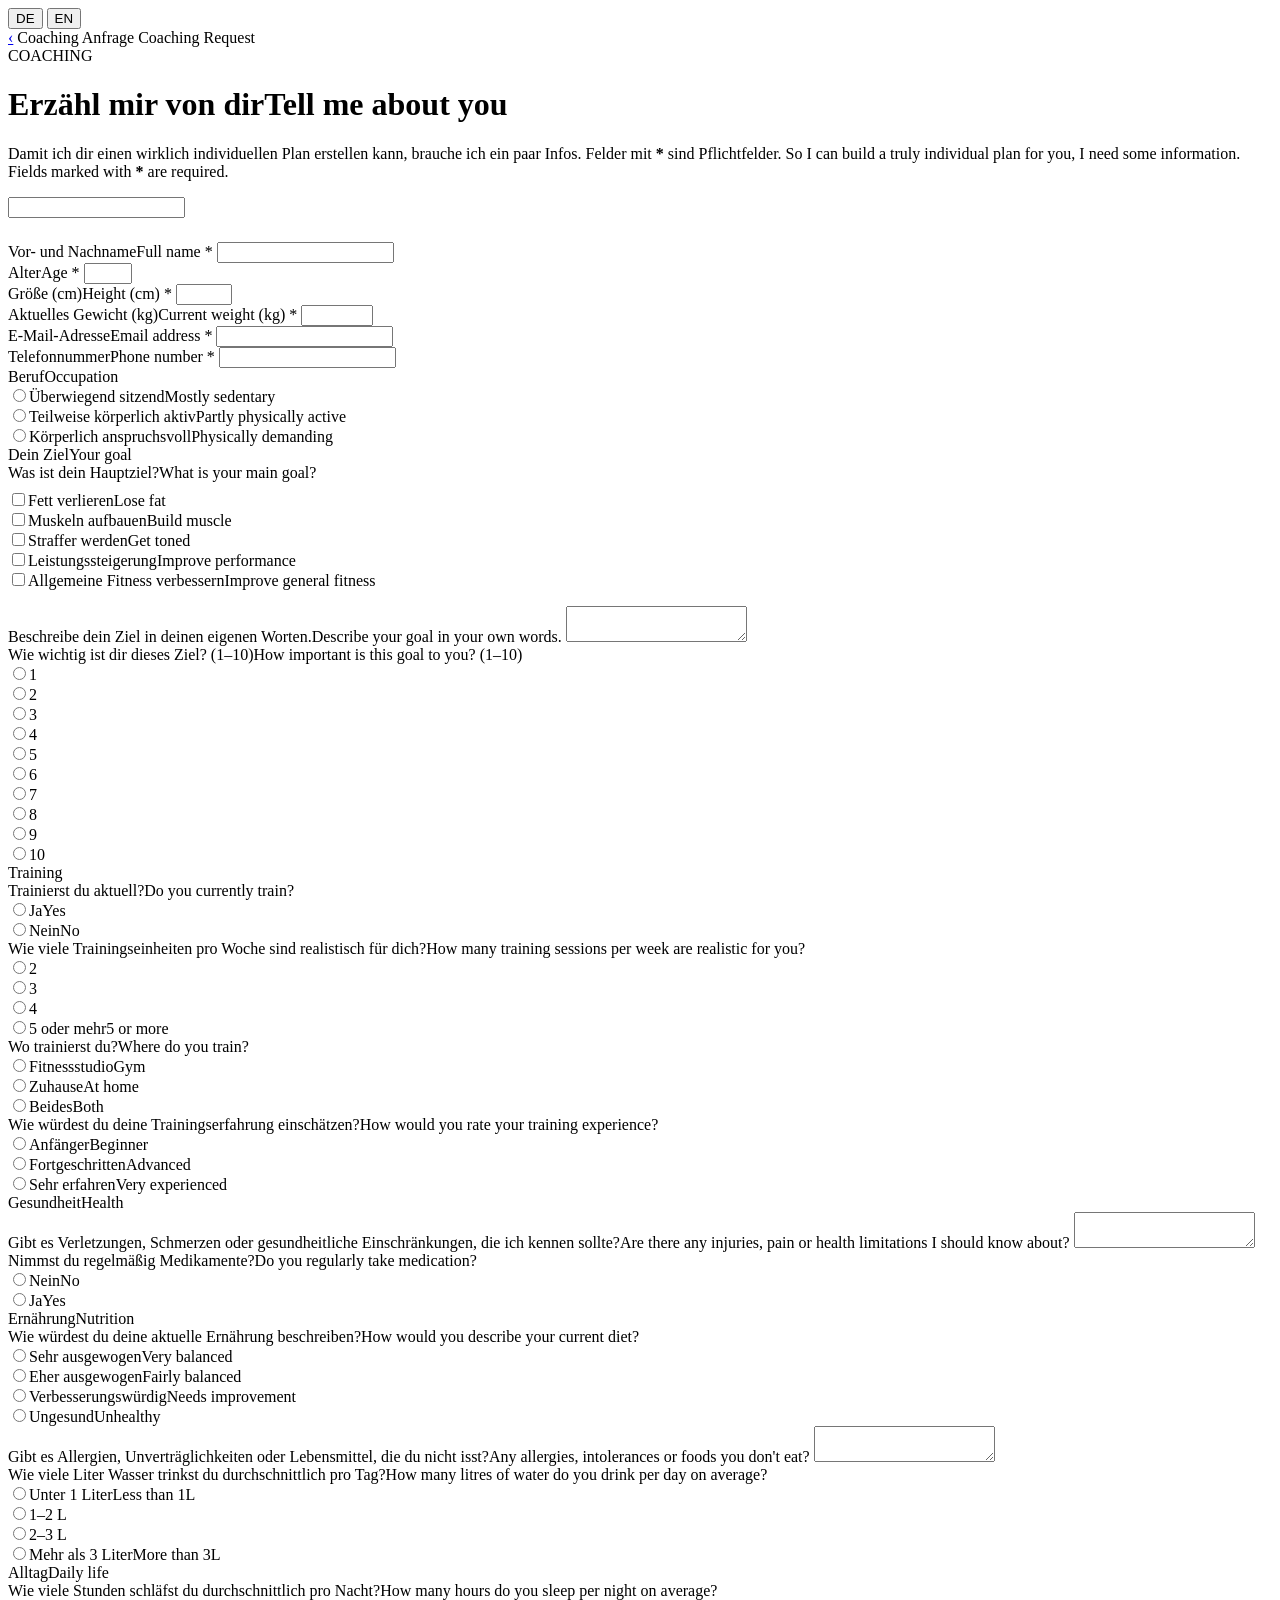
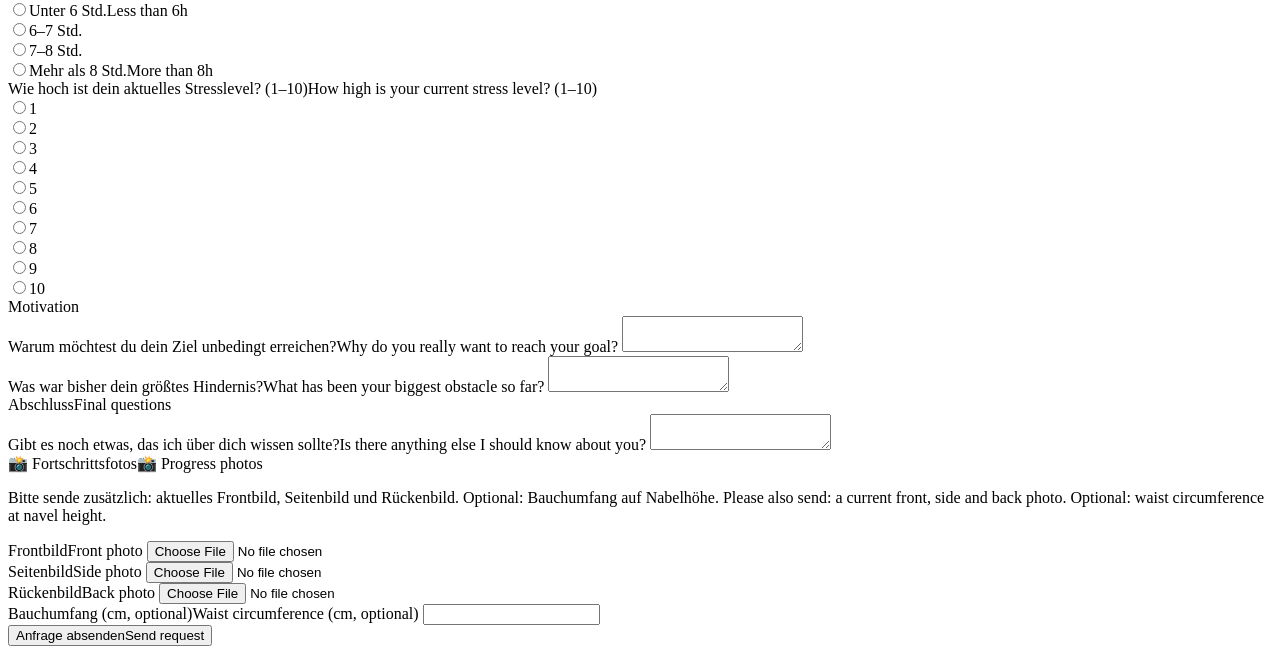
==== coaching.html @ ae04528c "Add files via upload" ====
<!DOCTYPE html>
<html lang="de">
<head>
<meta charset="UTF-8">
<meta name="viewport" content="width=device-width, initial-scale=1.0">
<title>Coaching Anfrage — athletv12</title>
<link rel="preconnect" href="https://fonts.googleapis.com">
<link href="https://fonts.googleapis.com/css2?family=Poppins:wght@600;700&family=Inter:wght@400;500;600&display=swap" rel="stylesheet">
<link rel="stylesheet" href="assets/style.css">
</head>
<body>
<div class="lang-toggle">
  <button data-lang="de" class="active" onclick="setLang('de')">DE</button>
  <button data-lang="en" onclick="setLang('en')">EN</button>
</div>

<div class="phone">
  <div class="back-bar">
    <a href="index.html">&#8249;</a>
    <span data-de>Coaching Anfrage</span>
    <span data-en>Coaching Request</span>
  </div>

  <div class="section">
    <div class="kicker">COACHING</div>
    <h1><span data-de>Erzähl mir von dir</span><span data-en>Tell me about you</span></h1>
    <p class="lead">
      <span data-de>Damit ich dir einen wirklich individuellen Plan erstellen kann, brauche ich ein paar Infos. Felder mit <b>*</b> sind Pflichtfelder.</span>
      <span data-en>So I can build a truly individual plan for you, I need some information. Fields marked with <b>*</b> are required.</span>
    </p>
  </div>

  <div class="light-section">
    <form action="https://formsubmit.co/athletv12@gmail.com" method="POST" enctype="multipart/form-data">
      <input type="hidden" name="_subject" value="Neue Coaching-Anfrage — athletv12">
      <input type="hidden" name="_template" value="table">
      <input type="hidden" name="_captcha" value="false">
      <input type="hidden" name="_next" value="danke.html">
      <input type="text" name="_honey" class="hidden-honeypot" tabindex="-1" autocomplete="off">

      <div class="section" style="padding-top:24px;">

        <div class="field">
          <label><span data-de>Vor- und Nachname</span><span data-en>Full name</span> <span class="req">*</span></label>
          <input type="text" name="Vor_und_Nachname" required>
        </div>
        <div class="field">
          <label><span data-de>Alter</span><span data-en>Age</span> <span class="req">*</span></label>
          <input type="number" min="14" max="99" name="Alter" required>
        </div>
        <div class="field">
          <label><span data-de>Größe (cm)</span><span data-en>Height (cm)</span> <span class="req">*</span></label>
          <input type="number" min="120" max="230" name="Groesse_cm" required>
        </div>
        <div class="field">
          <label><span data-de>Aktuelles Gewicht (kg)</span><span data-en>Current weight (kg)</span> <span class="req">*</span></label>
          <input type="number" min="30" max="300" step="0.1" name="Gewicht_kg" required>
        </div>
        <div class="field">
          <label><span data-de>E-Mail-Adresse</span><span data-en>Email address</span> <span class="req">*</span></label>
          <input type="email" name="Email" required>
        </div>
        <div class="field">
          <label><span data-de>Telefonnummer</span><span data-en>Phone number</span> <span class="req">*</span></label>
          <input type="tel" name="Telefon" required>
        </div>

        <div class="form-section-title"><span data-de>Beruf</span><span data-en>Occupation</span></div>
        <div class="field opt-group">
          <div class="opt"><input type="radio" name="Beruf_Belastung" id="b1" value="Ueberwiegend sitzend"><label for="b1"><span data-de>Überwiegend sitzend</span><span data-en>Mostly sedentary</span></label></div>
          <div class="opt"><input type="radio" name="Beruf_Belastung" id="b2" value="Teilweise koerperlich aktiv"><label for="b2"><span data-de>Teilweise körperlich aktiv</span><span data-en>Partly physically active</span></label></div>
          <div class="opt"><input type="radio" name="Beruf_Belastung" id="b3" value="Koerperlich anspruchsvoll"><label for="b3"><span data-de>Körperlich anspruchsvoll</span><span data-en>Physically demanding</span></label></div>
        </div>

        <div class="form-section-title"><span data-de>Dein Ziel</span><span data-en>Your goal</span></div>
        <label><span data-de>Was ist dein Hauptziel?</span><span data-en>What is your main goal?</span></label>
        <div class="field opt-group" style="margin-top:8px;">
          <div class="opt"><input type="checkbox" name="Ziel_Fett_verlieren" id="z1" value="Fett verlieren"><label for="z1"><span data-de>Fett verlieren</span><span data-en>Lose fat</span></label></div>
          <div class="opt"><input type="checkbox" name="Ziel_Muskeln_aufbauen" id="z2" value="Muskeln aufbauen"><label for="z2"><span data-de>Muskeln aufbauen</span><span data-en>Build muscle</span></label></div>
          <div class="opt"><input type="checkbox" name="Ziel_Straffer_werden" id="z3" value="Straffer werden"><label for="z3"><span data-de>Straffer werden</span><span data-en>Get toned</span></label></div>
          <div class="opt"><input type="checkbox" name="Ziel_Leistungssteigerung" id="z4" value="Leistungssteigerung"><label for="z4"><span data-de>Leistungssteigerung</span><span data-en>Improve performance</span></label></div>
          <div class="opt"><input type="checkbox" name="Ziel_Allgemeine_Fitness" id="z5" value="Allgemeine Fitness verbessern"><label for="z5"><span data-de>Allgemeine Fitness verbessern</span><span data-en>Improve general fitness</span></label></div>
        </div>

        <div class="field" style="margin-top:16px;">
          <label><span data-de>Beschreibe dein Ziel in deinen eigenen Worten.</span><span data-en>Describe your goal in your own words.</span></label>
          <textarea name="Ziel_Beschreibung"></textarea>
        </div>

        <div class="field">
          <label><span data-de>Wie wichtig ist dir dieses Ziel? (1&ndash;10)</span><span data-en>How important is this goal to you? (1&ndash;10)</span></label>
          <div class="scale-row" id="scale-wichtigkeit"></div>
        </div>

        <div class="form-section-title">Training</div>
        <div class="field">
          <label><span data-de>Trainierst du aktuell?</span><span data-en>Do you currently train?</span></label>
          <div class="opt-group">
            <div class="opt"><input type="radio" name="Trainiert_aktuell" id="t1" value="Ja"><label for="t1"><span data-de>Ja</span><span data-en>Yes</span></label></div>
            <div class="opt"><input type="radio" name="Trainiert_aktuell" id="t2" value="Nein"><label for="t2"><span data-de>Nein</span><span data-en>No</span></label></div>
          </div>
        </div>
        <div class="field">
          <label><span data-de>Wie viele Trainingseinheiten pro Woche sind realistisch für dich?</span><span data-en>How many training sessions per week are realistic for you?</span></label>
          <div class="opt-group">
            <div class="opt"><input type="radio" name="Einheiten_pro_Woche" id="e1" value="2"><label for="e1">2</label></div>
            <div class="opt"><input type="radio" name="Einheiten_pro_Woche" id="e2" value="3"><label for="e2">3</label></div>
            <div class="opt"><input type="radio" name="Einheiten_pro_Woche" id="e3" value="4"><label for="e3">4</label></div>
            <div class="opt"><input type="radio" name="Einheiten_pro_Woche" id="e4" value="5 oder mehr"><label for="e4"><span data-de>5 oder mehr</span><span data-en>5 or more</span></label></div>
          </div>
        </div>
        <div class="field">
          <label><span data-de>Wo trainierst du?</span><span data-en>Where do you train?</span></label>
          <div class="opt-group">
            <div class="opt"><input type="radio" name="Trainingsort" id="o1" value="Fitnessstudio"><label for="o1"><span data-de>Fitnessstudio</span><span data-en>Gym</span></label></div>
            <div class="opt"><input type="radio" name="Trainingsort" id="o2" value="Zuhause"><label for="o2"><span data-de>Zuhause</span><span data-en>At home</span></label></div>
            <div class="opt"><input type="radio" name="Trainingsort" id="o3" value="Beides"><label for="o3"><span data-de>Beides</span><span data-en>Both</span></label></div>
          </div>
        </div>
        <div class="field">
          <label><span data-de>Wie würdest du deine Trainingserfahrung einschätzen?</span><span data-en>How would you rate your training experience?</span></label>
          <div class="opt-group">
            <div class="opt"><input type="radio" name="Trainingserfahrung" id="x1" value="Anfaenger"><label for="x1"><span data-de>Anfänger</span><span data-en>Beginner</span></label></div>
            <div class="opt"><input type="radio" name="Trainingserfahrung" id="x2" value="Fortgeschritten"><label for="x2"><span data-de>Fortgeschritten</span><span data-en>Advanced</span></label></div>
            <div class="opt"><input type="radio" name="Trainingserfahrung" id="x3" value="Sehr erfahren"><label for="x3"><span data-de>Sehr erfahren</span><span data-en>Very experienced</span></label></div>
          </div>
        </div>

        <div class="form-section-title"><span data-de>Gesundheit</span><span data-en>Health</span></div>
        <div class="field">
          <label><span data-de>Gibt es Verletzungen, Schmerzen oder gesundheitliche Einschränkungen, die ich kennen sollte?</span><span data-en>Are there any injuries, pain or health limitations I should know about?</span></label>
          <textarea name="Verletzungen_Einschraenkungen"></textarea>
        </div>
        <div class="field">
          <label><span data-de>Nimmst du regelmäßig Medikamente?</span><span data-en>Do you regularly take medication?</span></label>
          <div class="opt-group">
            <div class="opt"><input type="radio" name="Medikamente" id="m1" value="Nein"><label for="m1"><span data-de>Nein</span><span data-en>No</span></label></div>
            <div class="opt"><input type="radio" name="Medikamente" id="m2" value="Ja"><label for="m2"><span data-de>Ja</span><span data-en>Yes</span></label></div>
          </div>
        </div>
        <div class="field" id="med-details" style="display:none;">
          <label><span data-de>Falls ja, welche?</span><span data-en>If yes, which ones?</span></label>
          <textarea name="Medikamente_welche"></textarea>
        </div>

        <div class="form-section-title"><span data-de>Ernährung</span><span data-en>Nutrition</span></div>
        <div class="field">
          <label><span data-de>Wie würdest du deine aktuelle Ernährung beschreiben?</span><span data-en>How would you describe your current diet?</span></label>
          <div class="opt-group">
            <div class="opt"><input type="radio" name="Ernaehrung_Einschaetzung" id="n1" value="Sehr ausgewogen"><label for="n1"><span data-de>Sehr ausgewogen</span><span data-en>Very balanced</span></label></div>
            <div class="opt"><input type="radio" name="Ernaehrung_Einschaetzung" id="n2" value="Eher ausgewogen"><label for="n2"><span data-de>Eher ausgewogen</span><span data-en>Fairly balanced</span></label></div>
            <div class="opt"><input type="radio" name="Ernaehrung_Einschaetzung" id="n3" value="Verbesserungswuerdig"><label for="n3"><span data-de>Verbesserungswürdig</span><span data-en>Needs improvement</span></label></div>
            <div class="opt"><input type="radio" name="Ernaehrung_Einschaetzung" id="n4" value="Ungesund"><label for="n4"><span data-de>Ungesund</span><span data-en>Unhealthy</span></label></div>
          </div>
        </div>
        <div class="field">
          <label><span data-de>Gibt es Allergien, Unverträglichkeiten oder Lebensmittel, die du nicht isst?</span><span data-en>Any allergies, intolerances or foods you don't eat?</span></label>
          <textarea name="Allergien_Unvertraeglichkeiten"></textarea>
        </div>
        <div class="field">
          <label><span data-de>Wie viele Liter Wasser trinkst du durchschnittlich pro Tag?</span><span data-en>How many litres of water do you drink per day on average?</span></label>
          <div class="opt-group">
            <div class="opt"><input type="radio" name="Wasser_pro_Tag" id="w1" value="Unter 1 Liter"><label for="w1"><span data-de>Unter 1 Liter</span><span data-en>Less than 1L</span></label></div>
            <div class="opt"><input type="radio" name="Wasser_pro_Tag" id="w2" value="1-2 Liter"><label for="w2">1&ndash;2 L</label></div>
            <div class="opt"><input type="radio" name="Wasser_pro_Tag" id="w3" value="2-3 Liter"><label for="w3">2&ndash;3 L</label></div>
            <div class="opt"><input type="radio" name="Wasser_pro_Tag" id="w4" value="Mehr als 3 Liter"><label for="w4"><span data-de>Mehr als 3 Liter</span><span data-en>More than 3L</span></label></div>
          </div>
        </div>

        <div class="form-section-title"><span data-de>Alltag</span><span data-en>Daily life</span></div>
        <div class="field">
          <label><span data-de>Wie viele Stunden schläfst du durchschnittlich pro Nacht?</span><span data-en>How many hours do you sleep per night on average?</span></label>
          <div class="opt-group">
            <div class="opt"><input type="radio" name="Schlaf_Stunden" id="s1" value="Unter 6 Stunden"><label for="s1"><span data-de>Unter 6 Std.</span><span data-en>Less than 6h</span></label></div>
            <div class="opt"><input type="radio" name="Schlaf_Stunden" id="s2" value="6-7 Stunden"><label for="s2">6&ndash;7 Std.</label></div>
            <div class="opt"><input type="radio" name="Schlaf_Stunden" id="s3" value="7-8 Stunden"><label for="s3">7&ndash;8 Std.</label></div>
            <div class="opt"><input type="radio" name="Schlaf_Stunden" id="s4" value="Mehr als 8 Stunden"><label for="s4"><span data-de>Mehr als 8 Std.</span><span data-en>More than 8h</span></label></div>
          </div>
        </div>
        <div class="field">
          <label><span data-de>Wie hoch ist dein aktuelles Stresslevel? (1&ndash;10)</span><span data-en>How high is your current stress level? (1&ndash;10)</span></label>
          <div class="scale-row" id="scale-stress"></div>
        </div>

        <div class="form-section-title">Motivation</div>
        <div class="field">
          <label><span data-de>Warum möchtest du dein Ziel unbedingt erreichen?</span><span data-en>Why do you really want to reach your goal?</span></label>
          <textarea name="Warum_Ziel_erreichen"></textarea>
        </div>
        <div class="field">
          <label><span data-de>Was war bisher dein größtes Hindernis?</span><span data-en>What has been your biggest obstacle so far?</span></label>
          <textarea name="Groesstes_Hindernis"></textarea>
        </div>

        <div class="form-section-title"><span data-de>Abschluss</span><span data-en>Final questions</span></div>
        <div class="field">
          <label><span data-de>Gibt es noch etwas, das ich über dich wissen sollte?</span><span data-en>Is there anything else I should know about you?</span></label>
          <textarea name="Sonstiges"></textarea>
        </div>

        <div class="form-section-title">
          <span data-de>&#128248; Fortschrittsfotos</span><span data-en>&#128248; Progress photos</span>
        </div>
        <p class="form-note">
          <span data-de>Bitte sende zusätzlich: aktuelles Frontbild, Seitenbild und Rückenbild. Optional: Bauchumfang auf Nabelhöhe.</span>
          <span data-en>Please also send: a current front, side and back photo. Optional: waist circumference at navel height.</span>
        </p>
        <div class="field">
          <label><span data-de>Frontbild</span><span data-en>Front photo</span></label>
          <input type="file" name="Frontbild" accept="image/*">
        </div>
        <div class="field">
          <label><span data-de>Seitenbild</span><span data-en>Side photo</span></label>
          <input type="file" name="Seitenbild" accept="image/*">
        </div>
        <div class="field">
          <label><span data-de>Rückenbild</span><span data-en>Back photo</span></label>
          <input type="file" name="Rueckenbild" accept="image/*">
        </div>
        <div class="field">
          <label><span data-de>Bauchumfang (cm, optional)</span><span data-en>Waist circumference (cm, optional)</span></label>
          <input type="number" step="0.1" name="Bauchumfang_cm">
        </div>

        <div class="submit-row">
          <button type="submit" class="btn-primary">
            <span data-de>Anfrage absenden</span><span data-en>Send request</span>
          </button>
        </div>
      </div>
    </form>
  </div>
</div>

<script src="assets/lang.js"></script>
<script>
  var wichtigkeit = document.getElementById('scale-wichtigkeit');
  var stress = document.getElementById('scale-stress');
  for (var i=1;i<=10;i++){
    wichtigkeit.insertAdjacentHTML('beforeend', '<div class="opt"><input type="radio" name="Wichtigkeit_Ziel" id="wi'+i+'" value="'+i+'"><label for="wi'+i+'">'+i+'</label></div>');
    stress.insertAdjacentHTML('beforeend', '<div class="opt"><input type="radio" name="Stresslevel" id="st'+i+'" value="'+i+'"><label for="st'+i+'">'+i+'</label></div>');
  }
  document.querySelectorAll('input[name=Medikamente]').forEach(function(r){
    r.addEventListener('change', function(){
      document.getElementById('med-details').style.display = (this.value === 'Ja') ? 'block' : 'none';
    });
  });
</script>
</body>
</html>
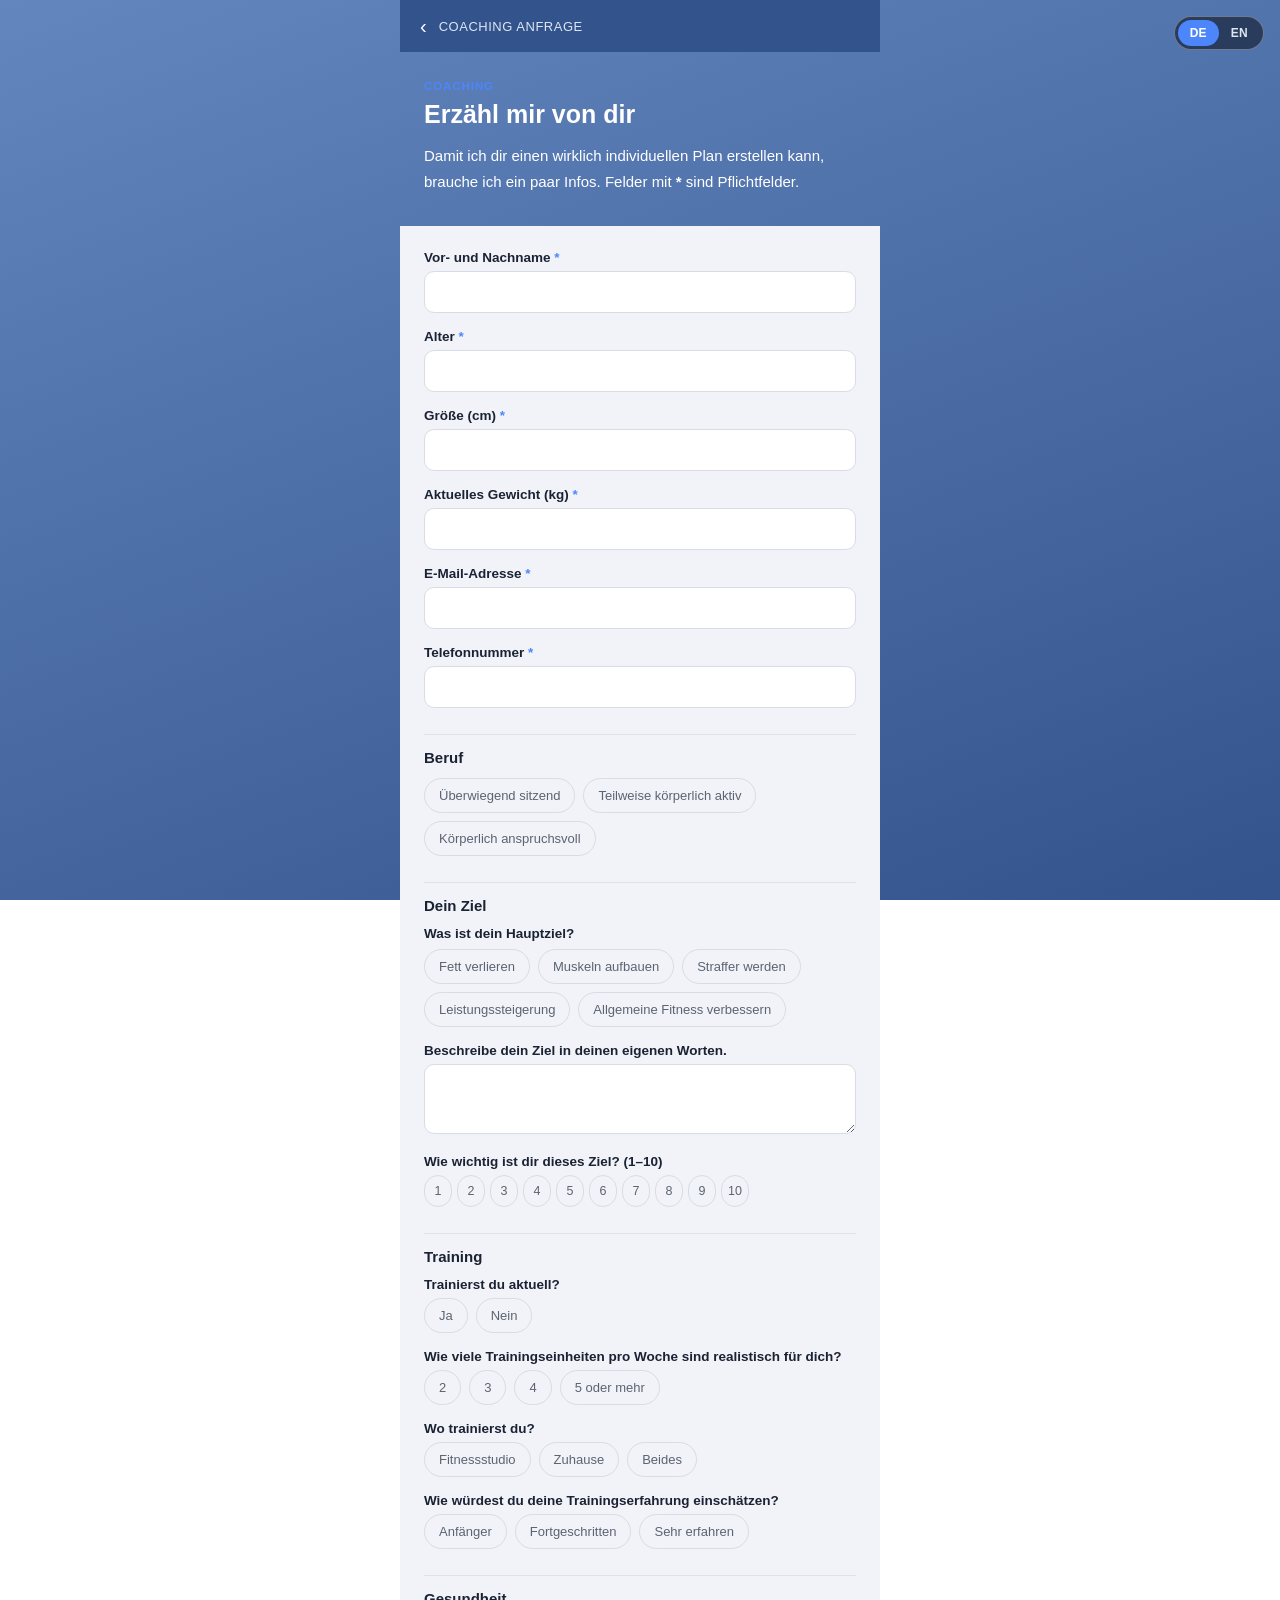
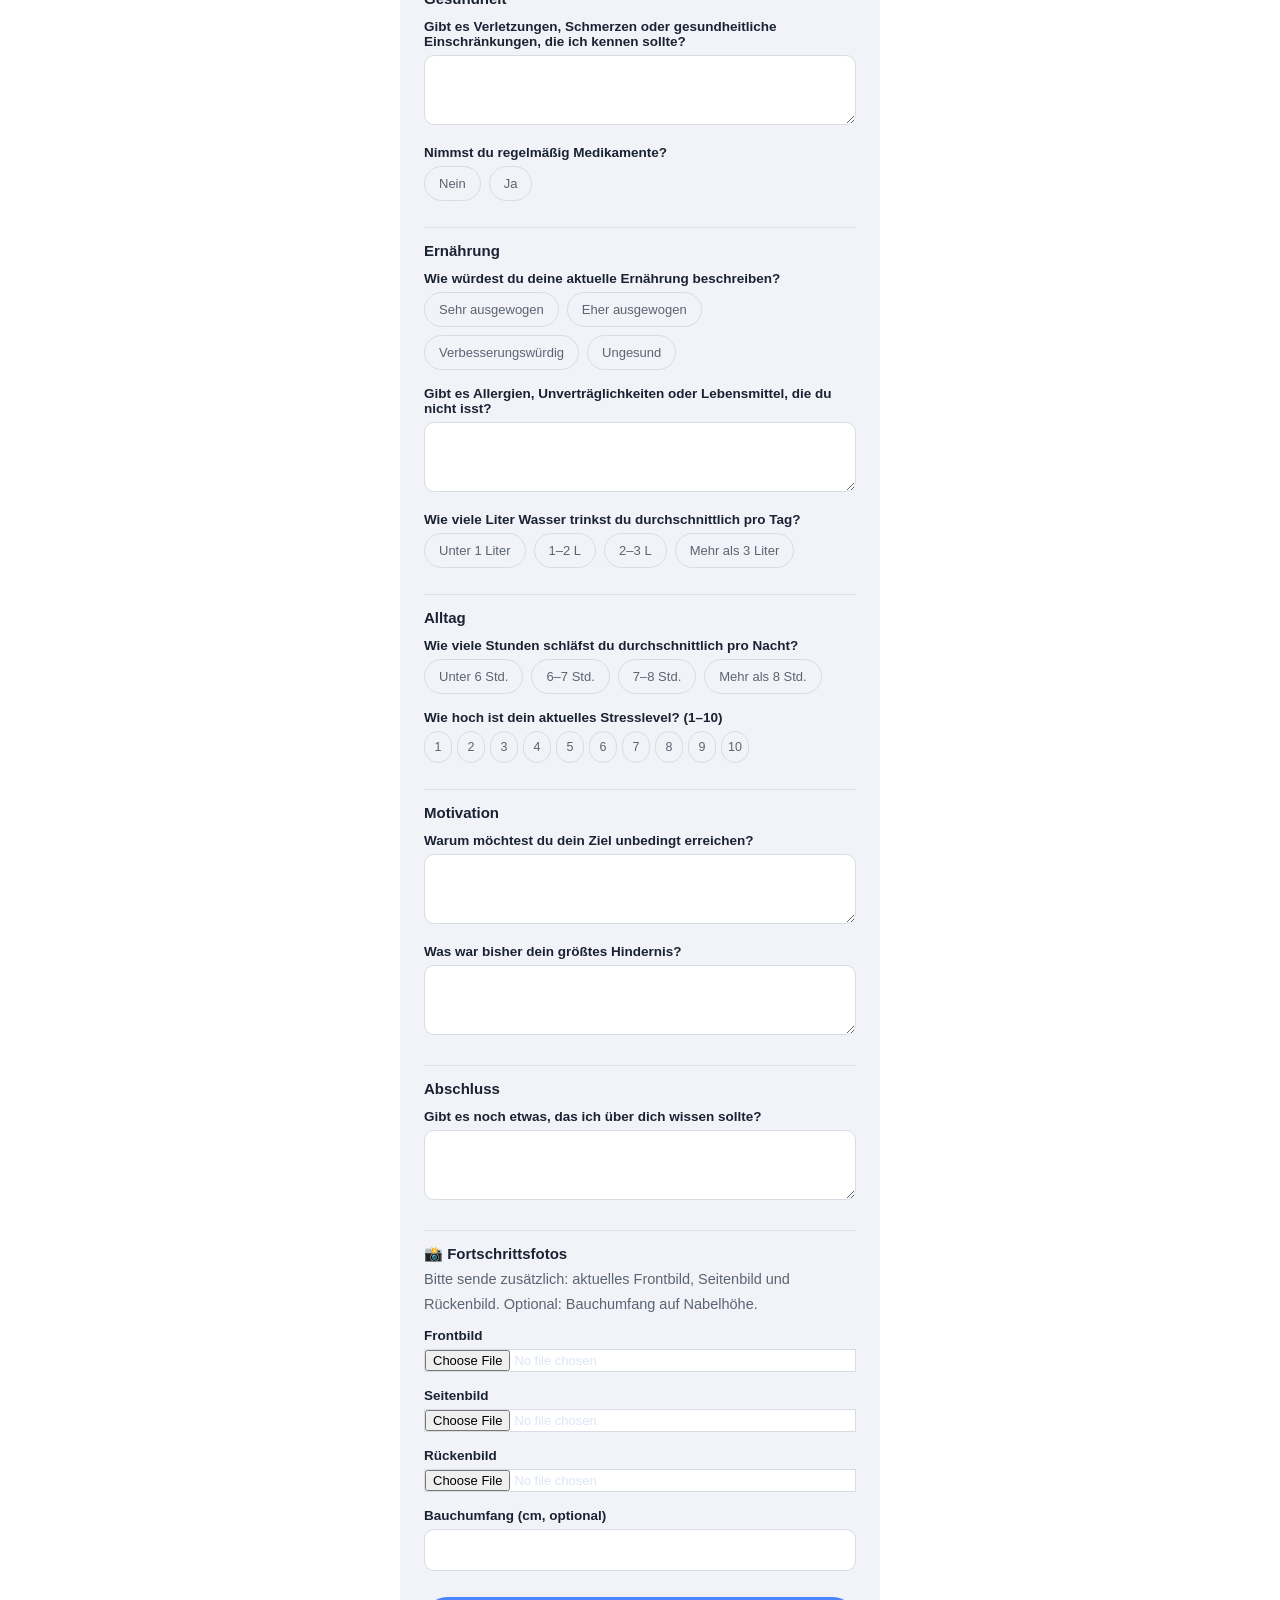
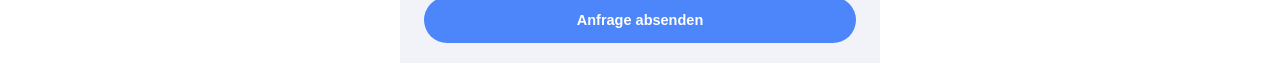
==== commit 6fc1bb60: "Add files via upload" ====
--- a/coaching.html
+++ b/coaching.html
@@ -6,7 +6,7 @@
 <title>Coaching Anfrage — athletv12</title>
 <link rel="preconnect" href="https://fonts.googleapis.com">
 <link href="https://fonts.googleapis.com/css2?family=Poppins:wght@600;700&family=Inter:wght@400;500;600&display=swap" rel="stylesheet">
-<link rel="stylesheet" href="assets/style.css">
+<link rel="stylesheet" href="/style.css">
 </head>
 <body>
 <div class="lang-toggle">
@@ -232,7 +232,7 @@
   </div>
 </div>
 
-<script src="assets/lang.js"></script>
+<script src="/lang.js"></script>
 <script>
   var wichtigkeit = document.getElementById('scale-wichtigkeit');
   var stress = document.getElementById('scale-stress');
--- a/style.css
+++ b/style.css
@@ -0,0 +1,163 @@
+:root{
+  --bg-top: #6386BE;
+  --bg-bottom: #33538C;
+  --panel: rgba(255,255,255,0.11);
+  --panel-line: rgba(255,255,255,0.32);
+  --blue: #4C86FA;
+  --blue-dark: #2F5FD0;
+  --text: #FFFFFF;
+  --text-muted: #DCE6F5;
+  --white-bg: #FFFFFF;
+  --light-bg: #F1F3F8;
+  --light-text: #1A2233;
+  --light-muted: #5B6472;
+  --green: #4CAF7D;
+  --red: #E2726F;
+  --radius: 16px;
+}
+*{box-sizing:border-box; margin:0; padding:0;}
+html,body{height:100%;}
+body{
+  background: linear-gradient(160deg, var(--bg-top) 0%, var(--bg-bottom) 100%);
+  background-attachment: fixed;
+  color: var(--text);
+  font-family:'Inter', sans-serif;
+  min-height:100vh;
+  display:flex;
+  justify-content:center;
+  -webkit-font-smoothing:antialiased;
+}
+h1,h2,h3,.headline{ font-family:'Poppins', sans-serif; }
+.phone{ width:100%; max-width:480px; min-height:100vh; position:relative; padding-bottom:40px; }
+
+/* ---------- language toggle ---------- */
+.lang-toggle{
+  position:fixed; top:16px; right:16px; z-index:50;
+  display:flex; background:rgba(10,16,28,0.55);
+  border:1px solid var(--panel-line); border-radius:999px; padding:3px;
+  backdrop-filter: blur(6px);
+}
+.lang-toggle button{
+  border:none; background:none; color:var(--text-muted);
+  font-family:'Poppins', sans-serif; font-weight:600; font-size:12px;
+  padding:6px 12px; border-radius:999px; cursor:pointer; letter-spacing:.02em;
+}
+.lang-toggle button.active{ background:var(--blue); color:#fff; }
+[data-en]{ display:none; }
+
+/* ---------- header / avatar ---------- */
+.top-pad{ padding: 48px 24px 24px; display:flex; flex-direction:column; align-items:center; text-align:center; }
+.avatar-ring{ width:210px; height:210px; border-radius:50%; padding:4px;
+  background: rgba(255,255,255,0.5); margin-bottom:20px; box-shadow: 0 12px 30px rgba(15,25,50,0.25); }
+.avatar-ring img{ width:100%; height:100%; border-radius:50%; object-fit:cover; object-position: center; display:block; }
+.name{ font-family:'Poppins', sans-serif; font-weight:700; font-size:26px; letter-spacing:.01em; }
+.tagline{ color:var(--text-muted); font-size:14px; margin-top:8px; line-height:1.5; max-width:320px; }
+
+.socials{ display:flex; gap:16px; margin: 20px 0 26px; }
+.socials a{ width:38px; height:38px; border:1px solid var(--panel-line); border-radius:50%;
+  display:flex; align-items:center; justify-content:center; color:var(--text); transition:.2s; }
+.socials a:hover{ border-color:var(--blue); color:var(--blue); }
+.socials svg{ width:17px; height:17px; }
+
+/* ---------- chapter cards ---------- */
+.chapters{ width:100%; padding:0 20px; display:flex; flex-direction:column; gap:14px; }
+.chapter-btn{
+  width:100%; display:flex; align-items:center; gap:16px;
+  background: var(--panel); border:1px solid var(--panel-line); border-radius:22px;
+  padding:14px; cursor:pointer; color:var(--text); text-decoration:none;
+  font-family:'Inter', sans-serif; text-align:left;
+  transition: border-color .2s, transform .15s, background .2s;
+}
+.chapter-btn:hover{ border-color: rgba(255,255,255,0.55); transform: translateY(-1px); background: rgba(255,255,255,0.16); }
+.chapter-btn .thumb{ width:76px; height:76px; border-radius:16px; object-fit:cover; object-position: center; flex-shrink:0; }
+.chapter-btn .label{ flex:1; min-width:0; }
+.chapter-btn .title{ font-family:'Poppins',sans-serif; font-weight:700; font-size:16.5px; margin-bottom:4px; }
+.chapter-btn .desc{ font-size:12.8px; line-height:1.45; color:var(--text-muted); }
+.chapter-btn .arrow{ color:#fff; font-size:20px; opacity:.85; padding-right:4px; }
+
+.cta{
+  margin: 26px 24px 0; width:calc(100% - 48px);
+  background: var(--white-bg); color: var(--light-text); border:none; border-radius:999px;
+  padding:15px; font-family:'Poppins', sans-serif; font-weight:600; font-size:14.5px;
+  letter-spacing:.02em; cursor:pointer; text-decoration:none; display:block; text-align:center;
+}
+
+/* ---------- shared page chrome (sub-pages) ---------- */
+.back-bar{ position:sticky; top:0; background: var(--bg-bottom); padding:16px 20px; display:flex;
+  align-items:center; gap:12px; z-index:10; }
+.back-bar a{ color:var(--text); font-size:20px; text-decoration:none; line-height:1; }
+.back-bar span{ font-family:'Poppins',sans-serif; letter-spacing:.04em; text-transform:uppercase; font-size:13px; color:var(--text-muted); }
+
+.hero-photo{ width:100%; aspect-ratio: 4/3; object-fit:cover; display:block; }
+.hero-photo.tall{ aspect-ratio: 3/4; object-fit-position: top; }
+
+.section{ padding: 28px 24px 20px; }
+.section h1{ font-size:25px; font-weight:700; margin-bottom:14px; }
+.section h2{ font-size:20px; font-weight:700; margin: 22px 0 10px; }
+.section p{ font-size:14.5px; line-height:1.7; margin-bottom:12px; color:var(--text-muted); }
+.section p.lead{ color:var(--text); font-size:15px; }
+.kicker{ font-family:'Poppins',sans-serif; font-weight:700; font-size:11.5px; letter-spacing:.08em;
+  color:var(--blue); margin-bottom:8px; }
+
+.light-section{ background:var(--light-bg); color:var(--light-text); }
+.light-section p{ color:var(--light-muted); }
+.light-section p.lead{ color:var(--light-text); }
+.light-section .kicker{ color:var(--blue-dark); }
+
+.rule{ height:1px; background:var(--panel-line); margin: 18px 0; border:none; }
+.light-section .rule{ background:#DDE2EA; }
+
+/* ---------- buttons ---------- */
+.btn-primary{
+  display:inline-block; background:var(--blue); color:#fff; border:none; border-radius:999px;
+  padding:15px 26px; font-family:'Poppins',sans-serif; font-weight:600; font-size:14.5px;
+  cursor:pointer; text-decoration:none; text-align:center;
+}
+.btn-outline{
+  display:inline-block; background:none; border:1.5px solid var(--text); color:var(--text);
+  border-radius:999px; padding:14px 26px; font-family:'Poppins',sans-serif; font-weight:600;
+  font-size:14px; cursor:pointer; text-decoration:none;
+}
+
+/* ---------- forms ---------- */
+form .field{ margin-bottom:16px; }
+form label{ display:block; font-size:13.5px; font-weight:600; margin-bottom:6px; color:var(--text); }
+.light-section form label{ color:var(--light-text); }
+form .req{ color: var(--blue); }
+form input[type=text], form input[type=email], form input[type=tel], form input[type=number],
+form textarea, form select{
+  width:100%; padding:12px 14px; border-radius:10px; border:1px solid var(--panel-line);
+  background: rgba(255,255,255,0.05); color:var(--text); font-family:'Inter',sans-serif; font-size:14.5px;
+}
+.light-section form input, .light-section form textarea, .light-section form select{
+  background:#fff; border:1px solid #D7DCE5; color:var(--light-text);
+}
+form input:focus, form textarea:focus, form select:focus{ outline:2px solid var(--blue); outline-offset:1px; }
+form textarea{ min-height:70px; resize:vertical; }
+form input[type=file]{ width:100%; font-size:13px; color:var(--text-muted); }
+
+.opt-group{ display:flex; flex-wrap:wrap; gap:8px; }
+.opt{ position:relative; }
+.opt input{ position:absolute; opacity:0; width:100%; height:100%; cursor:pointer; margin:0; }
+.opt label{
+  display:inline-block; padding:9px 14px; border-radius:999px; border:1px solid var(--panel-line);
+  font-size:13px; font-weight:500; color:var(--text-muted); cursor:pointer; margin:0; transition:.15s;
+}
+.light-section .opt label{ border-color:#D7DCE5; color:var(--light-muted); }
+.opt input:checked + label{ background:var(--blue); border-color:var(--blue); color:#fff; }
+
+.scale-row{ display:flex; gap:5px; flex-wrap:wrap; }
+.scale-row .opt label{ padding:8px 0; width:28px; text-align:center; font-size:12.5px; }
+
+.form-section-title{ font-family:'Poppins',sans-serif; font-weight:700; font-size:15px; margin:26px 0 12px;
+  padding-top:14px; border-top:1px solid var(--panel-line); }
+.light-section .form-section-title{ border-top:1px solid #DDE2EA; }
+.form-note{ font-size:12.5px; color:var(--text-muted); margin-top:-8px; margin-bottom:14px; }
+
+.submit-row{ margin-top:26px; }
+.submit-row button{ width:100%; border:none; }
+.hidden-honeypot{ position:absolute; left:-9999px; }
+
+.confirm-box{ text-align:center; padding:70px 28px; }
+.confirm-box .check-circle{ width:64px; height:64px; border-radius:50%; background:var(--blue);
+  display:flex; align-items:center; justify-content:center; margin:0 auto 20px; font-size:28px; color:#fff; }
